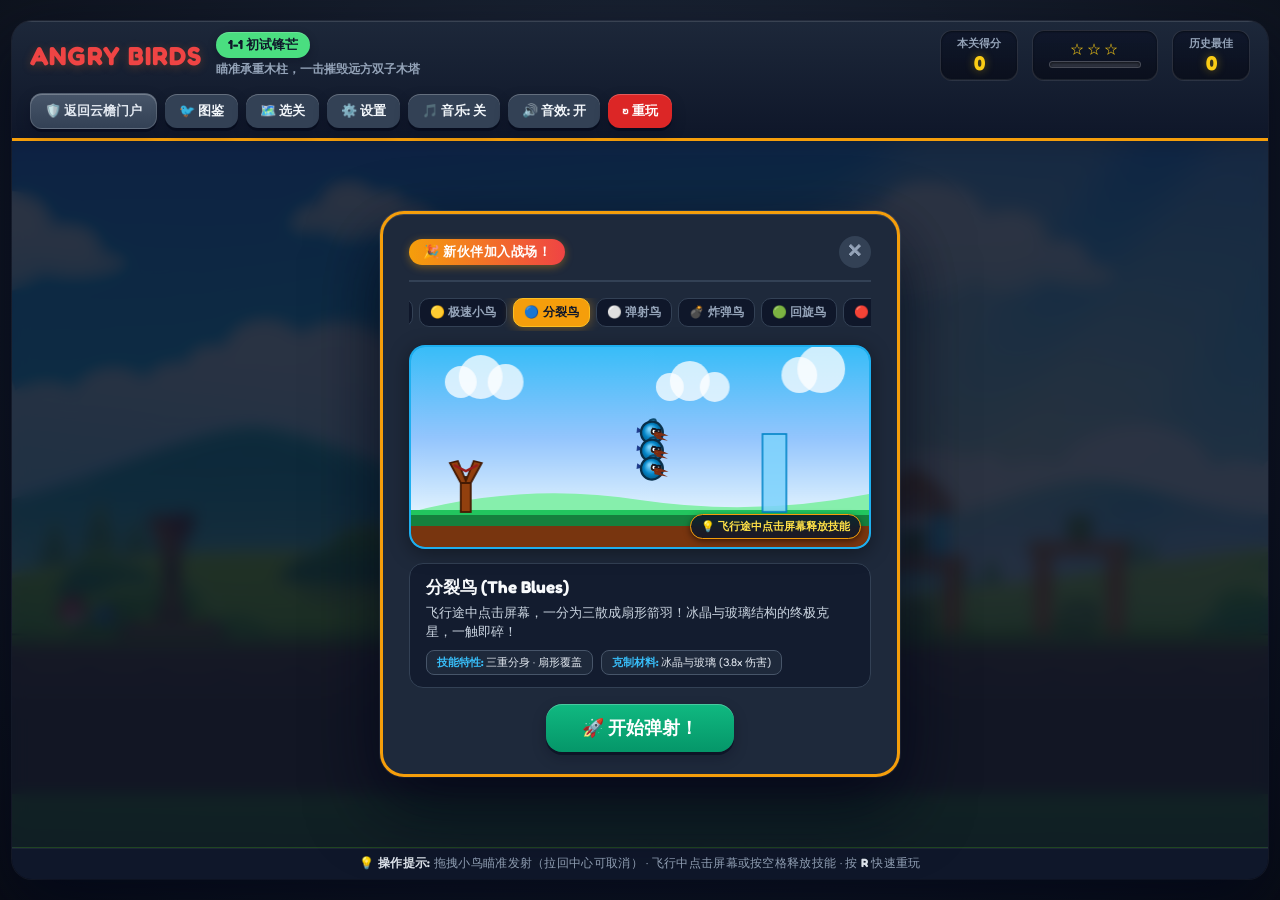
==== index.html @ 28319bd9 "feat: add destruction combo system, feather bursts, material sheen, and World 5 arcade mastery" ====
<!DOCTYPE html>
<html lang="zh-CN">
<head>
    <meta charset="UTF-8">
    <meta name="viewport" content="width=device-width, initial-scale=1.0">
    <title>Angry Birds Remastered - 经典弹弓物理对决 (超清重制版)</title>
    <link rel="stylesheet" href="style.css?v=20261108_2305">
    <link rel="preconnect" href="https://fonts.googleapis.com">
    <link rel="preconnect" href="https://fonts.gstatic.com" crossorigin>
    <link href="https://fonts.googleapis.com/css2?family=Fredoka:wght@600;700;800;900&display=swap" rel="stylesheet">
</head>
<body>
    <div class="game-container">
        <!-- Top Arcade HUD Bar -->
        <header class="header-bar">
            <div class="title-section">
                <h1 class="logo-text">ANGRY BIRDS</h1>
                <div class="level-meta">
                    <span class="level-badge" id="currentLevel">1-1 初试锋芒</span>
                    <span class="level-sub" id="levelSubtitle">瞄准承重木柱，一击摧毁双子木塔</span>
                </div>
            </div>

            <div class="scoreboard">
                <div class="score-box">
                    <span class="label">本关得分</span>
                    <span class="val" id="currentScore">0</span>
                </div>
                <div class="score-box star-progress-box" title="达到目标分数即可解锁三星评价">
                    <div class="star-row" id="hudStars">☆☆☆</div>
                    <div class="star-bar-track">
                        <div class="star-bar-fill" id="starProgressFill"></div>
                    </div>
                </div>
                <div class="score-box">
                    <span class="label">历史最佳</span>
                    <span class="val" id="highScore">0</span>
                </div>
            </div>

            <div class="controls-section">
                <a href="https://39.97.50.218:8080/" class="btn btn-nav" id="badgePortalBtn" title="返回云檐趣阁应用门户大厅">🛡️ 返回云檐门户</a>
                <button class="btn btn-secondary" id="birdBookBtn" title="小鸟图鉴与技能教学演示">🐦 图鉴</button>
                <button class="btn btn-secondary" id="levelSelectBtn">🗺️ 选关</button>
                <button class="btn btn-secondary" id="settingsBtn">⚙️ 设置</button>
                <button class="btn btn-secondary" id="bgmBtn">🎵 音乐: 关</button>
                <button class="btn btn-secondary" id="soundBtn">🔊 音效: 开</button>
                <button class="btn btn-restart" id="restartBtn">↻ 重玩</button>
            </div>
        </header>

        <!-- Canvas Viewport with Camera System -->
        <main class="canvas-wrapper">
            <canvas id="gameCanvas"></canvas>

            <div class="combo-hud-pill hidden" id="comboHudPill" aria-live="polite">
                <span class="combo-flame">🔥</span>
                <span class="combo-mult" id="comboMultText">x2</span>
                <span class="combo-label">连环破坏</span>
                <span class="combo-bonus" id="comboBonusText">+0</span>
            </div>

            <!-- Level Cleared / Level Failed Modal -->
            <div class="modal-overlay hidden" id="gameOverModal">
                <div class="modal-content">
                    <h2 id="modalTitle">LEVEL CLEARED!</h2>
                    <div class="modal-stars" id="modalStars">⭐⭐⭐</div>
                    <p id="modalDesc">本关得分: 35000</p>
                    <div class="modal-record-tag" id="modalRecordTag">💾 成绩已自动保存到本地</div>
                    <div class="modal-btn-row">
                        <button class="btn btn-secondary" id="modalRetryBtn">↻ 重玩本关</button>
                        <button class="btn btn-secondary" id="modalSelectBtn">🗺️ 选关</button>
                        <button class="btn btn-primary" id="modalBtn">下一关 ➔</button>
                    </div>
                </div>
            </div>

            <!-- Chapter & Level Selection Modal (4 Big Worlds) -->
            <div class="modal-overlay hidden" id="levelSelectModal">
                <div class="modal-content level-select-content">
                    <div class="modal-header">
                        <h2>🗺️ 关卡选择 (五大章节主题)</h2>
                        <button class="modal-close-btn" id="closeLevelSelectBtn">✕</button>
                    </div>
                    <!-- World Tabs -->
                    <div class="world-tabs" id="worldTabs">
                        <!-- Rendered dynamically -->
                    </div>
                    <div class="world-intro" id="worldIntro">
                        <span class="world-title" id="worldIntroTitle">章节名</span>
                        <span class="world-desc" id="worldIntroDesc">章节描述</span>
                    </div>
                    <div class="level-select-grid" id="levelSelectList">
                        <!-- Populated dynamically by game.js -->
                    </div>
                </div>
            </div>

            <!-- Settings Modal (Sound, Gameplay & LocalStorage Data) -->
            <div class="modal-overlay hidden" id="settingsModal">
                <div class="modal-content settings-content">
                    <div class="modal-header">
                        <h2>⚙️ 游戏设置 & 个人档案</h2>
                        <button class="modal-close-btn" id="closeSettingsBtn">✕</button>
                    </div>

                    <div class="settings-body">
                        <!-- Sound & Music -->
                        <div class="settings-group">
                            <h3 class="group-title">🔊 声音与音乐控制</h3>
                            <div class="setting-row">
                                <div class="setting-info">
                                    <span class="setting-name">游戏音效 (SFX)</span>
                                    <span class="setting-sub">击打、爆炸、弹弓与鸟叫声音</span>
                                </div>
                                <div class="setting-controls">
                                    <input type="range" class="vol-slider" id="sfxVolumeSlider" min="0" max="100" value="80">
                                    <span class="vol-num" id="sfxVolumeText">80%</span>
                                    <button class="btn-toggle active" id="sfxToggleBtn">开</button>
                                </div>
                            </div>
                            <div class="setting-row">
                                <div class="setting-info">
                                    <span class="setting-name">背景音乐 (BGM)</span>
                                    <span class="setting-sub">轻快欢脱的游戏背景旋律</span>
                                </div>
                                <div class="setting-controls">
                                    <input type="range" class="vol-slider" id="bgmVolumeSlider" min="0" max="100" value="50">
                                    <span class="vol-num" id="bgmVolumeText">50%</span>
                                    <button class="btn-toggle" id="bgmToggleBtn">关</button>
                                </div>
                            </div>
                        </div>

                        <!-- Visuals & Guides -->
                        <div class="settings-group">
                            <h3 class="group-title">🎯 辅助与视觉</h3>
                            <div class="setting-row">
                                <div class="setting-info">
                                    <span class="setting-name">弹道预测虚线</span>
                                    <span class="setting-sub">拉动弹弓时显示完整的物理抛物线轨迹</span>
                                </div>
                                <button class="btn-toggle active" id="trajectoryToggleBtn">开启</button>
                            </div>
                            <div class="setting-row">
                                <div class="setting-info">
                                    <span class="setting-name">爆炸屏幕震动</span>
                                    <span class="setting-sub">TNT爆炸与建筑倒塌时的镜头晃动特效</span>
                                </div>
                                <button class="btn-toggle active" id="screenShakeToggleBtn">开启</button>
                            </div>
                        </div>

                        <!-- LocalStorage Player Career Stats -->
                        <div class="settings-group">
                            <h3 class="group-title">🏆 本地玩家生涯数据 (LocalStorage)</h3>
                            <div class="stats-card-grid">
                                <div class="stat-card">
                                    <div class="stat-label">累计星星数</div>
                                    <div class="stat-value" id="statStarsCount">0 / 225 ⭐</div>
                                </div>
                                <div class="stat-card">
                                    <div class="stat-label">已通关数量</div>
                                    <div class="stat-value" id="statLevelsCleared">0 / 75</div>
                                </div>
                                <div class="stat-card">
                                    <div class="stat-label">历史总得分</div>
                                    <div class="stat-value" id="statTotalScore">0 分</div>
                                </div>
                                <div class="stat-card">
                                    <div class="stat-label">存档同步状态</div>
                                    <div class="stat-value" style="color: #4ade80;">本地自动保存</div>
                                </div>
                            </div>
                            <button class="btn btn-secondary" id="openTutorialFromSettingsBtn" style="margin-top: 14px; width: 100%;">🐦 查看小鸟技能教学演示</button>
                            <div class="reset-wrap">
                                <button class="btn btn-danger-outline" id="resetSaveDataBtn">⚠️ 重置本地进度与已解关卡</button>
                            </div>
                        </div>
                    </div>
                </div>
            </div>

            <!-- New Bird Encounter / Bird Codex Tutorial Modal with Live Animated Skill Demo -->
            <div class="modal-overlay hidden" id="birdTutorialModal">
                <div class="modal-content bird-tutorial-content">
                    <div class="modal-header">
                        <div class="tutorial-tag" id="tutorialTag">🎉 新伙伴加入战场！</div>
                        <button class="modal-close-btn" id="closeTutorialBtn">✕</button>
                    </div>

                    <!-- Bird Selection Tabs -->
                    <div class="tutorial-tabs" id="tutorialTabs">
                        <button class="tut-tab-btn" data-bird="red">🔴 愤怒小鸟</button>
                        <button class="tut-tab-btn active" data-bird="yellow">🟡 极速小鸟</button>
                        <button class="tut-tab-btn" data-bird="blue">🔵 分裂鸟</button>
                        <button class="tut-tab-btn" data-bird="matilda">⚪ 弹射鸟</button>
                        <button class="tut-tab-btn" data-bird="bomb">💣 炸弹鸟</button>
                        <button class="tut-tab-btn" data-bird="hal">🟢 回旋鸟</button>
                        <button class="tut-tab-btn" data-bird="terence">🔴 愤怒愤怒小鸟</button>
                    </div>

                    <!-- Live Animated Blackboard Canvas -->
                    <div class="tutorial-stage">
                        <canvas id="tutorialCanvas" width="460" height="200"></canvas>
                        <div class="tutorial-tip-badge" id="tutorialTipBadge">💡 飞行途中点击屏幕释放技能</div>
                    </div>

                    <!-- Info Box -->
                    <div class="tutorial-info">
                        <h3 id="tutorialBirdName">飞镖黄 · 极速突刺</h3>
                        <p id="tutorialBirdDesc">飞行途中点击屏幕，瞬间爆发超音速向前冲刺！木头材料的绝对克星！</p>
                        <div class="tutorial-stats-row">
                            <span class="tut-pill" id="tutSpecialty"><strong>技能特性:</strong> 超音速冲刺</span>
                            <span class="tut-pill" id="tutAffinity"><strong>克制材料:</strong> 木质结构 (3.8x 伤害)</span>
                        </div>
                    </div>

                    <div class="modal-btn-row">
                        <button class="btn btn-primary btn-large" id="confirmTutorialBtn">🚀 开始弹射！</button>
                    </div>
                </div>
            </div>
        </main>

        <!-- Bottom Clean Status Bar -->
        <footer class="footer-bar">
            <span class="hint-text">💡 <strong>操作提示:</strong> 拖拽小鸟瞄准发射（拉回中心可取消） · 飞行中点击屏幕或按空格释放技能 · 按 <strong>R</strong> 快速重玩</span>
        </footer>
    </div>

    <!-- Scripts in proper dependency order with cache busting -->
    <script src="matter.min.js?v=20261108_2305"></script>
    <script src="audio.js?v=20261108_2305"></script>
    <script src="sprites.js?v=20261108_2305"></script>
    <script src="levels.js?v=20261108_2305"></script>
    <script src="game.js?v=20261108_2305"></script>
</body>
</html>
---- style.css ----
* {
    box-sizing: border-box;
    margin: 0;
    padding: 0;
    user-select: none;
    -webkit-user-select: none;
}

body {
    background: radial-gradient(circle at 50% 30%, #1e293b 0%, #090d16 100%);
    font-family: 'Fredoka', -apple-system, BlinkMacSystemFont, "Segoe UI", Roboto, Helvetica, Arial, sans-serif;
    color: #ffffff;
    min-height: 100vh;
    display: flex;
    flex-direction: column;
    align-items: center;
    justify-content: center;
    overflow-x: hidden;
    padding: 12px;
}

.game-container {
    position: relative;
    max-width: 1280px;
    width: 100%;
    background: #020617;
    border-radius: 20px;
    box-shadow: 0 25px 60px rgba(0, 0, 0, 0.75), 0 0 0 3px rgba(255, 255, 255, 0.12);
    overflow: hidden;
    display: flex;
    flex-direction: column;
}

/* Header bar */
.header-bar {
    display: flex;
    justify-content: space-between;
    align-items: center;
    padding: 9px 18px;
    background: linear-gradient(180deg, #1e293b 0%, #0f172a 100%);
    border-bottom: 3px solid #f59e0b;
    z-index: 10;
    gap: 12px;
    flex-wrap: wrap;
}

.title-section {
    display: flex;
    align-items: center;
    gap: 14px;
}

.logo-text {
    font-size: 26px;
    font-weight: 900;
    color: #ef4444;
    text-shadow: 2px 2px 0 #fff, -1px -1px 0 #fff, 1px -1px 0 #fff, -1px 1px 0 #fff, 3px 4px 8px rgba(0,0,0,0.7);
    letter-spacing: 1px;
}

.level-meta {
    display: flex;
    flex-direction: column;
    gap: 3px;
}

.level-badge {
    background: #4ade80;
    color: #0f172a;
    font-weight: 900;
    font-size: 13px;
    padding: 4px 12px;
    border-radius: 20px;
    display: inline-block;
    box-shadow: 0 2px 4px rgba(0,0,0,0.25);
    width: fit-content;
}

.level-sub {
    font-size: 12px;
    color: #94a3b8;
    font-weight: 600;
}

.scoreboard {
    display: flex;
    gap: 14px;
}

.score-box {
    display: flex;
    flex-direction: column;
    align-items: center;
    background: rgba(15, 23, 42, 0.75);
    padding: 5px 16px;
    border-radius: 12px;
    border: 1px solid rgba(255, 255, 255, 0.12);
}

.score-box .label {
    font-size: 11px;
    color: #94a3b8;
    text-transform: uppercase;
    font-weight: 700;
}

.score-box .val {
    font-size: 20px;
    font-weight: 900;
    color: #facc15;
    text-shadow: 0 0 10px rgba(250, 204, 21, 0.4);
}

.star-progress-box {
    min-width: 112px;
    justify-content: center;
    gap: 5px;
}

.star-row {
    font-size: 14px;
    letter-spacing: 3px;
    color: #facc15;
    line-height: 1;
}

.star-bar-track {
    width: 92px;
    height: 7px;
    background: rgba(255, 255, 255, 0.14);
    border-radius: 999px;
    overflow: hidden;
    border: 1px solid rgba(255, 255, 255, 0.12);
}

.star-bar-fill {
    width: 0%;
    height: 100%;
    background: linear-gradient(90deg, #4ade80 0%, #facc15 65%, #f59e0b 100%);
    border-radius: 999px;
    transition: width 0.25s ease;
}

.controls-section {
    display: flex;
    gap: 8px;
    align-items: center;
    flex-wrap: wrap;
}

.btn {
    border: none;
    outline: none;
    cursor: pointer;
    font-family: inherit;
    font-weight: 800;
    font-size: 13px;
    padding: 8px 14px;
    border-radius: 12px;
    transition: all 0.15s ease;
    box-shadow: 0 4px 0 rgba(0, 0, 0, 0.35);
    display: inline-flex;
    align-items: center;
    gap: 4px;
}

.btn:active {
    transform: translateY(3px);
    box-shadow: 0 1px 0 rgba(0, 0, 0, 0.35);
}

.btn-secondary {
    background: #334155;
    color: #f1f5f9;
}
.btn-secondary:hover {
    background: #475569;
}
.btn-secondary.active {
    background: #0284c7;
    color: #fff;
    box-shadow: 0 0 12px #38bdf8;
}

.btn-nav {
    background: linear-gradient(180deg, #475569 0%, #334155 100%);
    color: #e2e8f0;
    text-decoration: none;
    border: 1px solid rgba(255, 255, 255, 0.15);
}
.btn-nav:hover {
    background: linear-gradient(180deg, #64748b 0%, #475569 100%);
    color: #ffffff;
    border-color: #38bdf8;
}

.btn-powerup {
    background: linear-gradient(180deg, #d97706 0%, #b45309 100%);
    color: #fef08a;
    border: 1px solid #fbbf24;
}
.btn-powerup:hover {
    background: linear-gradient(180deg, #f59e0b 0%, #d97706 100%);
}
.btn-powerup.active {
    background: linear-gradient(180deg, #fbbf24 0%, #f59e0b 100%);
    color: #0f172a;
    box-shadow: 0 0 16px #facc15, 0 4px 0 #b45309;
}

.btn-restart {
    background: #dc2626;
    color: #fff;
}
.btn-restart:hover {
    background: #b91c1c;
}

/* Canvas wrapper */
.canvas-wrapper {
    position: relative;
    width: 100%;
    aspect-ratio: 1280 / 720;
    background: linear-gradient(180deg, #38bdf8 0%, #7dd3fc 60%, #bae6fd 100%);
}

canvas {
    width: 100%;
    height: 100%;
    display: block;
    cursor: crosshair;
}

/* Bottom status bar */
.footer-bar {
    display: flex;
    justify-content: center;
    align-items: center;
    padding: 7px 20px;
    background: #0f172a;
    border-top: 1px solid #1e293b;
    font-size: 12px;
    color: #94a3b8;
    text-align: center;
}

.hint-text {
    font-size: 12px;
    color: #94a3b8;
    letter-spacing: 0.3px;
}

.hint-text strong {
    color: #e2e8f0;
}

/* Modals */
.modal-overlay {
    position: absolute;
    inset: 0;
    background: rgba(15, 23, 42, 0.88);
    backdrop-filter: blur(5px);
    display: flex;
    align-items: center;
    justify-content: center;
    z-index: 100;
    opacity: 1;
    transition: opacity 0.2s ease;
}

.modal-overlay.hidden {
    display: none;
    opacity: 0;
}

.modal-content {
    background: #1e293b;
    border: 3px solid #f59e0b;
    border-radius: 24px;
    padding: 30px 36px;
    text-align: center;
    box-shadow: 0 25px 50px rgba(0,0,0,0.85);
    max-width: 480px;
    width: 92%;
    animation: popIn 0.3s cubic-bezier(0.175, 0.885, 0.32, 1.275);
    position: relative;
}

.modal-header {
    display: flex;
    justify-content: space-between;
    align-items: center;
    border-bottom: 2px solid #334155;
    padding-bottom: 12px;
    margin-bottom: 16px;
}

.modal-header h2 {
    font-size: 22px;
    font-weight: 800;
    color: #facc15;
    margin: 0;
    letter-spacing: 0.5px;
}

.modal-close-btn {
    background: #334155;
    color: #94a3b8;
    border: none;
    border-radius: 50%;
    width: 32px;
    height: 32px;
    display: flex;
    align-items: center;
    justify-content: center;
    font-size: 16px;
    cursor: pointer;
    font-weight: 900;
    transition: all 0.15s ease;
}
.modal-close-btn:hover {
    background: #ef4444;
    color: #fff;
}

.modal-record-tag {
    display: inline-block;
    background: rgba(74, 222, 128, 0.15);
    color: #4ade80;
    border: 1px solid rgba(74, 222, 128, 0.35);
    font-size: 12px;
    font-weight: 700;
    padding: 4px 12px;
    border-radius: 20px;
    margin-bottom: 20px;
}

.modal-btn-row {
    display: flex;
    gap: 10px;
    justify-content: center;
    flex-wrap: wrap;
}

/* Chapter & Level Select */
.level-select-content {
    max-width: 860px;
    padding: 24px 30px;
    text-align: left;
}

.world-tabs {
    display: flex;
    gap: 8px;
    overflow-x: auto;
    padding-bottom: 10px;
    margin-bottom: 12px;
    scrollbar-width: thin;
}

.world-tab-btn {
    background: #0f172a;
    border: 2px solid #334155;
    border-radius: 12px;
    padding: 8px 14px;
    color: #94a3b8;
    font-family: inherit;
    font-size: 13px;
    font-weight: 700;
    cursor: pointer;
    display: flex;
    flex-direction: column;
    gap: 2px;
    white-space: nowrap;
    transition: all 0.15s ease;
}

.world-tab-btn:hover {
    border-color: #facc15;
    color: #f8fafc;
}

.world-tab-btn.active {
    border-color: #facc15;
    background: #1e293b;
    color: #facc15;
    box-shadow: 0 4px 12px rgba(250, 204, 21, 0.18);
}

.world-tab-btn .tab-stars {
    font-size: 11px;
    color: #cbd5e1;
}

.world-intro {
    background: #0f172a;
    border-radius: 10px;
    padding: 8px 14px;
    margin-bottom: 14px;
    display: flex;
    justify-content: space-between;
    align-items: center;
    border-left: 4px solid #facc15;
}

.world-title {
    font-weight: 800;
    color: #f1f5f9;
    font-size: 14px;
}

.world-desc {
    color: #94a3b8;
    font-size: 12px;
}

.level-select-grid {
    display: grid;
    grid-template-columns: repeat(auto-fill, minmax(240px, 1fr));
    gap: 12px;
    max-height: 400px;
    overflow-y: auto;
    padding-right: 6px;
}

.level-select-card {
    background: #0f172a;
    border: 2px solid #334155;
    border-radius: 14px;
    padding: 12px 14px;
    cursor: pointer;
    transition: all 0.18s ease;
    display: flex;
    flex-direction: column;
    justify-content: space-between;
}

.level-select-card:hover {
    border-color: #facc15;
    transform: translateY(-2px);
    box-shadow: 0 6px 14px rgba(0,0,0,0.4);
}

.level-select-card.current {
    border-color: #4ade80;
    background: rgba(74, 222, 128, 0.08);
}

.level-select-card.locked {
    opacity: 0.45;
    cursor: not-allowed;
    border-color: #1e293b;
    background: #090d16;
}
.level-select-card.locked:hover {
    border-color: #334155;
    transform: none;
    box-shadow: none;
}

.lvl-head {
    display: flex;
    justify-content: space-between;
    align-items: center;
    margin-bottom: 6px;
}

.lvl-num {
    font-size: 12px;
    font-weight: 800;
    color: #0f172a;
    padding: 2px 8px;
    border-radius: 10px;
}

.lvl-stars {
    font-size: 14px;
    color: #facc15;
}

.lvl-desc {
    font-size: 11px;
    color: #94a3b8;
    line-height: 1.4;
    margin-bottom: 8px;
}

.lvl-score {
    font-size: 11px;
    font-weight: 700;
    color: #38bdf8;
    display: flex;
    justify-content: space-between;
}

.lvl-lock-hint {
    font-size: 11px;
    color: #ef4444;
    font-weight: 700;
}

/* Settings Modal */
.settings-content {
    max-width: 620px;
    padding: 24px 30px;
    text-align: left;
}

.settings-body {
    display: flex;
    flex-direction: column;
    gap: 18px;
    max-height: 480px;
    overflow-y: auto;
    padding-right: 6px;
}

.settings-group {
    background: #0f172a;
    border: 1px solid #334155;
    border-radius: 14px;
    padding: 14px 18px;
}

.group-title {
    font-size: 14px;
    font-weight: 800;
    color: #facc15;
    margin-bottom: 12px;
}

.setting-row {
    display: flex;
    justify-content: space-between;
    align-items: center;
    padding: 8px 0;
    border-bottom: 1px solid #1e293b;
}
.setting-row:last-child {
    border-bottom: none;
}

.setting-info {
    display: flex;
    flex-direction: column;
    gap: 2px;
}

.setting-name {
    font-size: 13px;
    font-weight: 700;
    color: #f1f5f9;
}

.setting-sub {
    font-size: 11px;
    color: #94a3b8;
}

.setting-controls {
    display: flex;
    align-items: center;
    gap: 10px;
}

.vol-slider {
    width: 110px;
    accent-color: #f59e0b;
    cursor: pointer;
}

.vol-num {
    font-size: 12px;
    font-weight: 800;
    color: #38bdf8;
    min-width: 38px;
    text-align: right;
}

.btn-toggle {
    background: #334155;
    color: #94a3b8;
    border: none;
    border-radius: 8px;
    padding: 5px 12px;
    font-family: inherit;
    font-size: 12px;
    font-weight: 800;
    cursor: pointer;
    transition: all 0.15s ease;
}

.btn-toggle.active {
    background: #10b981;
    color: #ffffff;
    box-shadow: 0 0 10px rgba(16, 185, 129, 0.4);
}

.stats-card-grid {
    display: grid;
    grid-template-columns: repeat(2, 1fr);
    gap: 10px;
    margin-bottom: 14px;
}

.stat-card {
    background: #1e293b;
    border-radius: 10px;
    padding: 10px 14px;
    border: 1px solid #334155;
}

.stat-label {
    font-size: 11px;
    color: #94a3b8;
    margin-bottom: 4px;
}

.stat-value {
    font-size: 15px;
    font-weight: 800;
    color: #facc15;
}

.reset-wrap {
    display: flex;
    justify-content: flex-end;
}

.btn-danger-outline {
    background: transparent;
    border: 1px solid #ef4444;
    color: #ef4444;
    padding: 6px 14px;
    border-radius: 8px;
    font-family: inherit;
    font-size: 12px;
    font-weight: 700;
    cursor: pointer;
    transition: all 0.15s ease;
}

.btn-danger-outline:hover {
    background: #ef4444;
    color: #fff;
}

@keyframes popIn {
    0% { transform: scale(0.85); opacity: 0; }
    100% { transform: scale(1); opacity: 1; }
}

.modal-content h2 {
    font-size: 30px;
    font-weight: 900;
    margin-bottom: 10px;
    letter-spacing: 1px;
}

.modal-stars {
    font-size: 46px;
    margin-bottom: 12px;
    letter-spacing: 8px;
    color: #facc15;
}

.modal-content p {
    font-size: 15px;
    color: #cbd5e1;
    margin-bottom: 20px;
}

.btn-primary {
    background: linear-gradient(180deg, #10b981 0%, #059669 100%);
    color: #fff;
    font-size: 16px;
    padding: 10px 28px;
    border-radius: 14px;
    border: none;
    cursor: pointer;
    font-weight: 800;
    box-shadow: 0 4px 0 #047857;
    transition: all 0.15s ease;
}

.btn-primary:hover {
    background: linear-gradient(180deg, #34d399 0%, #10b981 100%);
}

.btn-primary:active {
    transform: translateY(3px);
    box-shadow: 0 1px 0 #047857;
}

/* =========================================================================
   BIRD ENCOUNTER TUTORIAL MODAL (Blackboard Cartoon Aesthetic)
   ========================================================================= */
.bird-tutorial-content {
    max-width: 520px;
    padding: 22px 26px;
    background: #1e293b;
    border: 3px solid #f59e0b;
    border-radius: 24px;
    box-shadow: 0 25px 60px rgba(0,0,0,0.9);
}

.tutorial-tag {
    background: linear-gradient(90deg, #f59e0b, #ef4444);
    color: #fff;
    padding: 4px 14px;
    border-radius: 20px;
    font-size: 13px;
    font-weight: 800;
    box-shadow: 0 2px 8px rgba(245, 158, 11, 0.4);
    letter-spacing: 0.5px;
}

.tutorial-tabs {
    display: flex;
    gap: 6px;
    overflow-x: auto;
    margin: 12px 0 14px;
    padding-bottom: 4px;
    justify-content: center;
}

.tut-tab-btn {
    background: #0f172a;
    border: 1px solid #334155;
    border-radius: 10px;
    color: #94a3b8;
    font-size: 12px;
    font-weight: 700;
    padding: 5px 10px;
    cursor: pointer;
    transition: all 0.15s ease;
    white-space: nowrap;
}

.tut-tab-btn:hover {
    border-color: #64748b;
    color: #f8fafc;
}

.tut-tab-btn.active {
    background: #f59e0b;
    border-color: #fbbf24;
    color: #0f172a;
    font-weight: 900;
    box-shadow: 0 0 12px rgba(245, 158, 11, 0.45);
}

.tutorial-stage {
    position: relative;
    width: 100%;
    border-radius: 16px;
    overflow: hidden;
    border: 2px solid rgba(56, 189, 248, 0.4);
    background: #0ea5e9;
    margin-bottom: 14px;
    box-shadow: 0 4px 20px rgba(0,0,0,0.4), inset 0 0 12px rgba(255,255,255,0.1);
}

#tutorialCanvas {
    display: block;
    width: 100%;
    height: auto;
    border-radius: 14px;
}

.tutorial-tip-badge {
    position: absolute;
    bottom: 8px;
    right: 8px;
    background: rgba(15, 23, 42, 0.88);
    border: 1px solid #f59e0b;
    color: #fde047;
    padding: 4px 10px;
    border-radius: 20px;
    font-size: 11px;
    font-weight: 800;
    backdrop-filter: blur(4px);
    box-shadow: 0 2px 6px rgba(0,0,0,0.5);
}

.tutorial-info {
    text-align: left;
    background: rgba(15, 23, 42, 0.7);
    border: 1px solid #334155;
    border-radius: 14px;
    padding: 12px 16px;
    margin-bottom: 16px;
}

.tutorial-info h3 {
    font-size: 17px;
    font-weight: 900;
    color: #f8fafc;
    margin-bottom: 4px;
}

.tutorial-info p {
    font-size: 13px;
    color: #cbd5e1;
    line-height: 1.5;
    margin-bottom: 8px;
}

.tutorial-stats-row {
    display: flex;
    gap: 8px;
    flex-wrap: wrap;
}

.tut-pill {
    background: #1e293b;
    border: 1px solid #475569;
    border-radius: 8px;
    padding: 4px 10px;
    font-size: 11px;
    color: #e2e8f0;
}

.tut-pill strong {
    color: #38bdf8;
}

.btn-large {
    font-size: 18px;
    padding: 12px 36px;
    border-radius: 16px;
}

/* =========================================================
   Refined Arcade Surface Craft, Specular HUD & Modal Polish
   ========================================================= */

@keyframes ab-modal-fade {
    from { opacity: 0; }
    to { opacity: 1; }
}

@keyframes ab-modal-pop {
    from { opacity: 0; transform: translateY(10px) scale(0.965); }
    to { opacity: 1; transform: translateY(0) scale(1); }
}

@keyframes ab-bar-shimmer {
    0% { background-position: 0% 50%; }
    100% { background-position: 200% 50%; }
}

.game-container {
    box-shadow:
        0 26px 64px rgba(2, 6, 23, 0.72),
        0 0 0 1px rgba(148, 163, 184, 0.14),
        inset 0 1px 0 rgba(255, 255, 255, 0.1);
}

.header-bar {
    position: relative;
    background: linear-gradient(180deg, rgba(30, 41, 59, 0.96) 0%, rgba(15, 23, 42, 0.96) 100%);
    box-shadow:
        inset 0 1px 0 rgba(255, 255, 255, 0.12),
        0 4px 16px rgba(2, 6, 23, 0.35);
}

.logo-text {
    text-shadow: 0 2px 10px rgba(249, 115, 22, 0.25);
}

.level-badge {
    background: linear-gradient(180deg, rgba(51, 65, 85, 0.85) 0%, rgba(30, 41, 59, 0.92) 100%);
    box-shadow:
        inset 0 1px 0 rgba(255, 255, 255, 0.16),
        0 3px 8px rgba(2, 6, 23, 0.28);
}

.score-box {
    font-variant-numeric: tabular-nums;
    background: linear-gradient(180deg, rgba(15, 23, 42, 0.92) 0%, rgba(10, 15, 28, 0.96) 100%);
    box-shadow:
        inset 0 1px 2px rgba(0, 0, 0, 0.45),
        inset 0 -1px 0 rgba(255, 255, 255, 0.08);
}

.star-progress-box {
    font-variant-numeric: tabular-nums;
}

.star-bar-track {
    box-shadow: inset 0 1px 3px rgba(0, 0, 0, 0.65);
}

.star-bar-fill {
    background-size: 200% 100%;
    animation: ab-bar-shimmer 3.2s linear infinite;
    box-shadow: 0 0 10px rgba(250, 204, 21, 0.45);
}

.btn {
    position: relative;
    overflow: hidden;
    box-shadow:
        inset 0 1px 0 rgba(255, 255, 255, 0.24),
        0 3px 0 rgba(2, 6, 23, 0.45),
        0 6px 14px rgba(2, 6, 23, 0.25);
    transition: transform 0.14s cubic-bezier(0.22, 1, 0.36, 1), filter 0.14s ease, box-shadow 0.14s ease;
}

.btn:hover:not(:disabled) {
    filter: brightness(1.08);
    transform: translateY(-1px);
    box-shadow:
        inset 0 1px 0 rgba(255, 255, 255, 0.32),
        0 4px 0 rgba(2, 6, 23, 0.48),
        0 10px 20px rgba(2, 6, 23, 0.32);
}

.btn:active:not(:disabled) {
    transform: translateY(1.5px);
    box-shadow:
        inset 0 1px 2px rgba(0, 0, 0, 0.25),
        0 1px 0 rgba(2, 6, 23, 0.45);
}

.canvas-wrapper {
    box-shadow:
        inset 0 0 32px rgba(2, 6, 23, 0.35),
        0 0 0 1px rgba(255, 255, 255, 0.05);
}

.footer-bar {
    box-shadow: inset 0 1px 0 rgba(255, 255, 255, 0.06);
}

.modal-overlay {
    backdrop-filter: blur(8px) saturate(135%);
    animation: ab-modal-fade 0.18s ease-out;
}

.modal-content {
    box-shadow:
        0 28px 70px rgba(2, 6, 23, 0.8),
        0 0 0 1px rgba(148, 163, 184, 0.2),
        inset 0 1px 0 rgba(255, 255, 255, 0.14);
    animation: ab-modal-pop 0.22s cubic-bezier(0.22, 1, 0.36, 1);
}

.world-tab-btn {
    transition: transform 0.15s ease, background-color 0.15s ease, border-color 0.15s ease, box-shadow 0.15s ease;
}

.world-tab-btn:hover {
    transform: translateY(-1px);
}

.level-select-card {
    box-shadow:
        inset 0 1px 0 rgba(255, 255, 255, 0.08),
        0 4px 12px rgba(2, 6, 23, 0.28);
    transition: transform 0.18s cubic-bezier(0.22, 1, 0.36, 1), border-color 0.18s ease, box-shadow 0.18s ease;
}

.level-select-card:not(.locked):hover {
    transform: translateY(-3px);
    box-shadow:
        inset 0 1px 0 rgba(255, 255, 255, 0.16),
        0 12px 24px rgba(2, 6, 23, 0.42),
        0 0 0 1px rgba(250, 204, 21, 0.35);
}

.modal-stars {
    filter: drop-shadow(0 4px 12px rgba(250, 204, 21, 0.4));
}

.level-select-grid::-webkit-scrollbar,
.settings-body::-webkit-scrollbar {
    width: 8px;
}

.level-select-grid::-webkit-scrollbar-thumb,
.settings-body::-webkit-scrollbar-thumb {
    background: rgba(148, 163, 184, 0.32);
    border-radius: 999px;
}

.level-select-grid::-webkit-scrollbar-track,
.settings-body::-webkit-scrollbar-track {
    background: transparent;
}

/* Live Destruction Combo Pill */
.combo-hud-pill {
    position: absolute;
    top: 14px;
    right: 16px;
    z-index: 6;
    display: inline-flex;
    align-items: center;
    gap: 8px;
    padding: 7px 14px;
    border-radius: 999px;
    background: linear-gradient(135deg, rgba(15, 23, 42, 0.92), rgba(127, 29, 29, 0.92));
    border: 1.5px solid rgba(250, 204, 21, 0.8);
    box-shadow: 0 8px 24px rgba(0, 0, 0, 0.45), 0 0 18px rgba(249, 115, 22, 0.42);
    color: #fef08a;
    font-weight: 900;
    pointer-events: none;
    transition: transform 0.16s cubic-bezier(0.22, 1, 0.36, 1), opacity 0.2s ease;
}

.combo-hud-pill.hidden {
    opacity: 0;
    transform: translateY(-8px) scale(0.92);
    display: inline-flex;
}

.combo-hud-pill.pop {
    transform: scale(1.1);
}

.combo-mult {
    font-size: 18px;
    color: #fde047;
    text-shadow: 0 2px 6px rgba(0, 0, 0, 0.6);
}

.combo-label {
    font-size: 12px;
    color: #fed7aa;
    letter-spacing: 0.4px;
}

.combo-bonus {
    font-size: 13px;
    padding: 2px 8px;
    border-radius: 999px;
    background: rgba(250, 204, 21, 0.18);
    color: #fef08a;
}
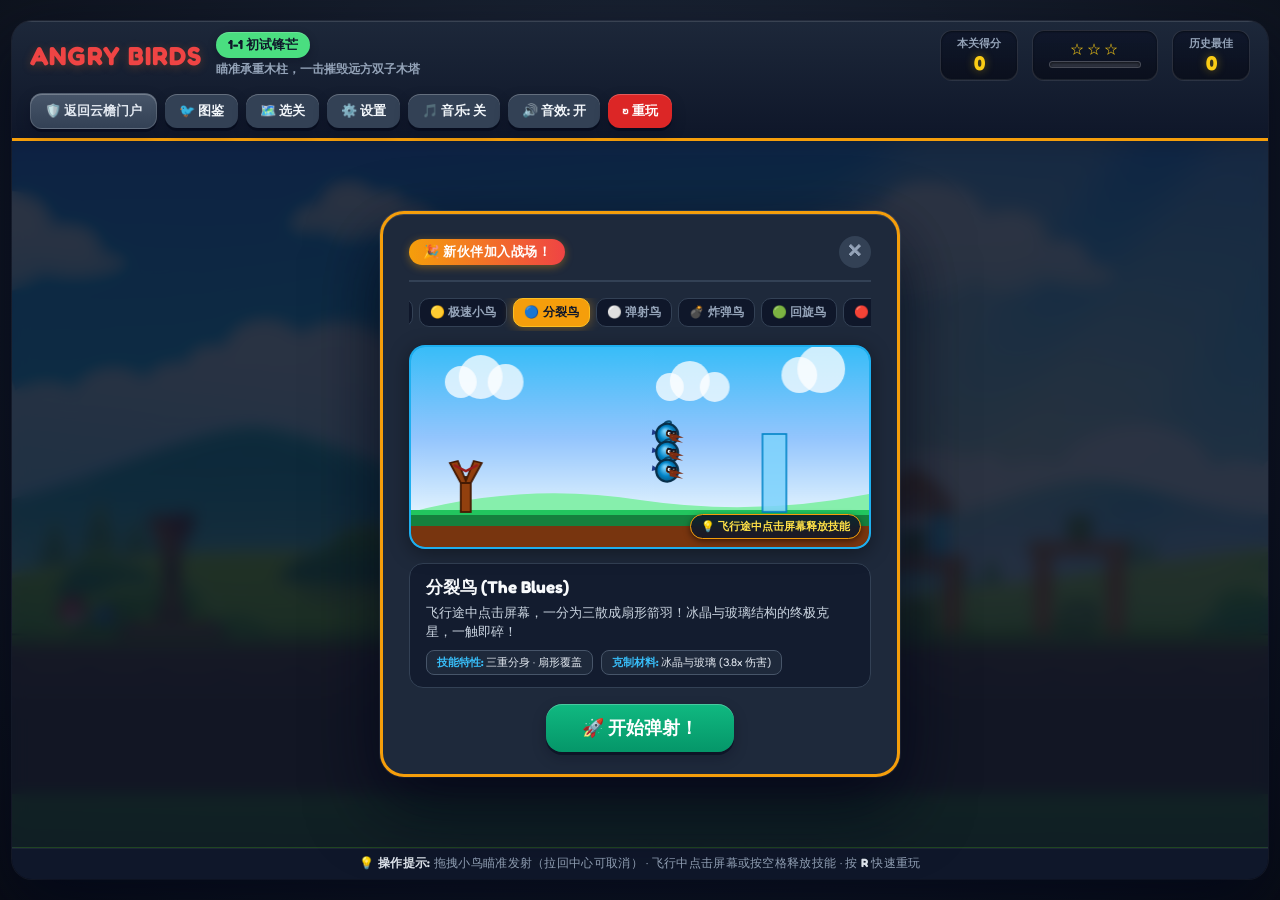
==== commit 5fb7243f: "chore(cache): bump static asset cache-busting query version to 20261115_1210" ====
--- a/index.html
+++ b/index.html
@@ -4,7 +4,7 @@
     <meta charset="UTF-8">
     <meta name="viewport" content="width=device-width, initial-scale=1.0">
     <title>Angry Birds Remastered - 经典弹弓物理对决 (超清重制版)</title>
-    <link rel="stylesheet" href="style.css?v=20261108_2305">
+    <link rel="stylesheet" href="style.css?v=20261115_1210">
     <link rel="preconnect" href="https://fonts.googleapis.com">
     <link rel="preconnect" href="https://fonts.gstatic.com" crossorigin>
     <link href="https://fonts.googleapis.com/css2?family=Fredoka:wght@600;700;800;900&display=swap" rel="stylesheet">
@@ -230,10 +230,10 @@
     </div>
 
     <!-- Scripts in proper dependency order with cache busting -->
-    <script src="matter.min.js?v=20261108_2305"></script>
-    <script src="audio.js?v=20261108_2305"></script>
-    <script src="sprites.js?v=20261108_2305"></script>
-    <script src="levels.js?v=20261108_2305"></script>
-    <script src="game.js?v=20261108_2305"></script>
+    <script src="matter.min.js?v=20261115_1210"></script>
+    <script src="audio.js?v=20261115_1210"></script>
+    <script src="sprites.js?v=20261115_1210"></script>
+    <script src="levels.js?v=20261115_1210"></script>
+    <script src="game.js?v=20261115_1210"></script>
 </body>
 </html>
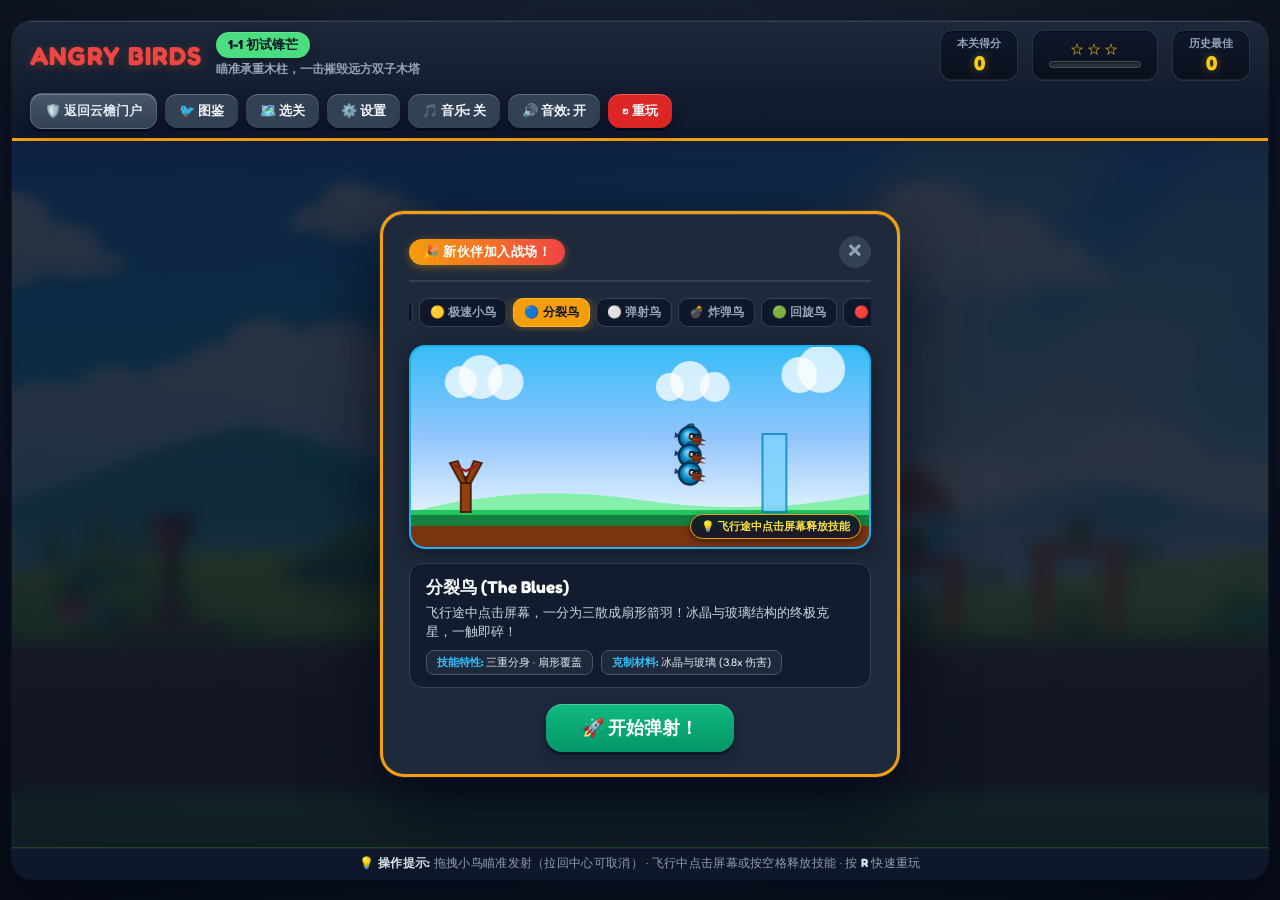
==== commit f94a3ebe: "feat(ui,fx): arcade portal motion polish, tactile modal bounce & star pop" ====
--- a/index.html
+++ b/index.html
@@ -4,7 +4,7 @@
     <meta charset="UTF-8">
     <meta name="viewport" content="width=device-width, initial-scale=1.0">
     <title>Angry Birds Remastered - 经典弹弓物理对决 (超清重制版)</title>
-    <link rel="stylesheet" href="style.css?v=20261115_1210">
+    <link rel="stylesheet" href="style.css?v=20261115_2215">
     <link rel="preconnect" href="https://fonts.googleapis.com">
     <link rel="preconnect" href="https://fonts.gstatic.com" crossorigin>
     <link href="https://fonts.googleapis.com/css2?family=Fredoka:wght@600;700;800;900&display=swap" rel="stylesheet">
--- a/style.css
+++ b/style.css
@@ -646,8 +646,15 @@
 }
 
 @keyframes popIn {
-    0% { transform: scale(0.85); opacity: 0; }
+    0% { transform: scale(0.84); opacity: 0; }
+    68% { transform: scale(1.03); opacity: 1; }
     100% { transform: scale(1); opacity: 1; }
+}
+
+@keyframes abStarBounce {
+    0% { transform: scale(0.55) translateY(6px); opacity: 0; }
+    65% { transform: scale(1.12) translateY(-2px); opacity: 1; }
+    100% { transform: scale(1) translateY(0); opacity: 1; }
 }
 
 .modal-content h2 {
@@ -662,6 +669,14 @@
     margin-bottom: 12px;
     letter-spacing: 8px;
     color: #facc15;
+    animation: abStarBounce 0.48s cubic-bezier(0.34, 1.56, 0.64, 1) 0.1s both;
+}
+
+@media (prefers-reduced-motion: reduce) {
+    .modal-stars,
+    .modal-content {
+        animation: none !important;
+    }
 }
 
 .modal-content p {
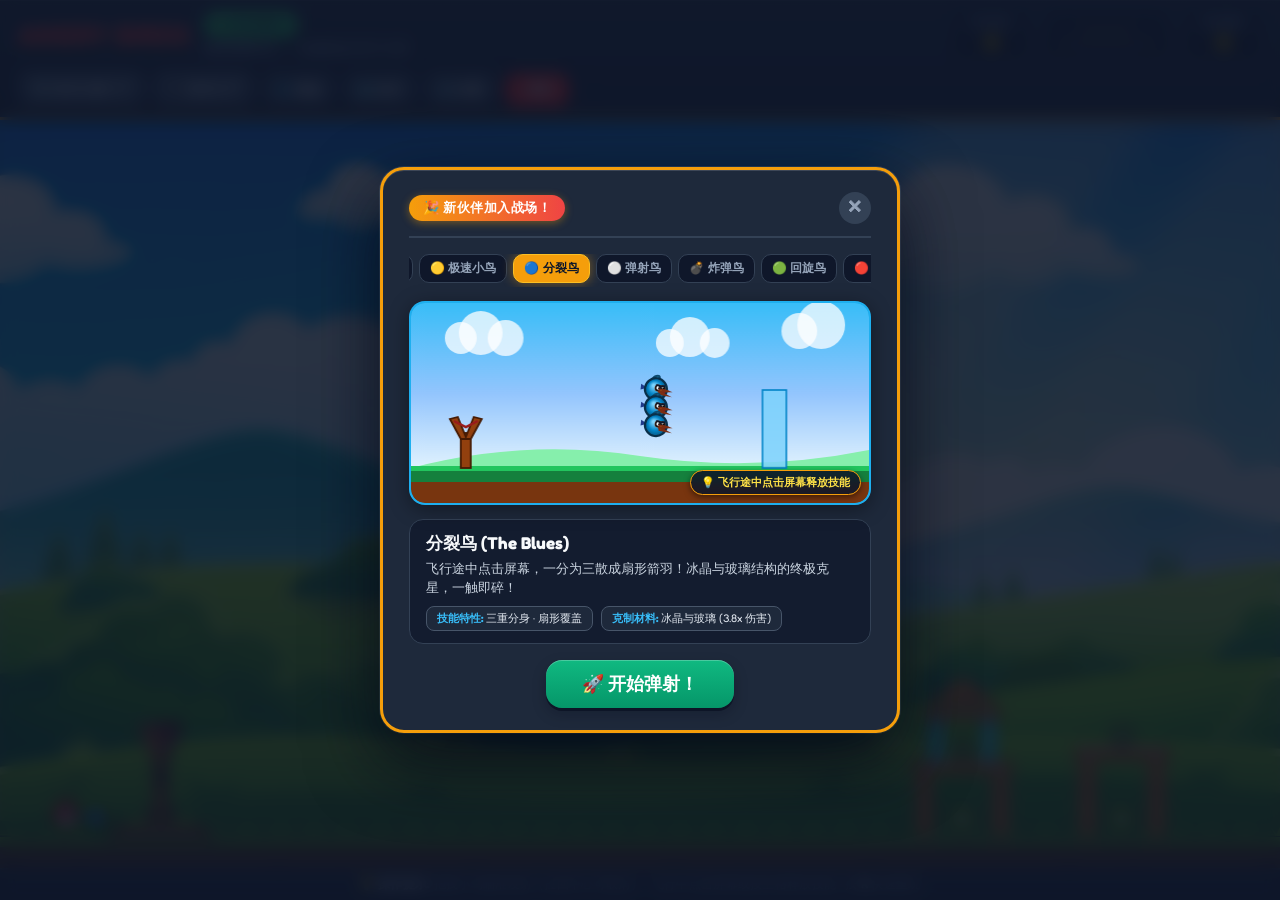
==== commit 310e16a1: "feat: responsive fullscreen Angry Birds harder balance + replace ricochet with Dragon Sweeper" ====
--- a/index.html
+++ b/index.html
@@ -4,7 +4,7 @@
     <meta charset="UTF-8">
     <meta name="viewport" content="width=device-width, initial-scale=1.0">
     <title>Angry Birds Remastered - 经典弹弓物理对决 (超清重制版)</title>
-    <link rel="stylesheet" href="style.css?v=20261115_2215">
+    <link rel="stylesheet" href="style.css?v=20261117_1535">
     <link rel="preconnect" href="https://fonts.googleapis.com">
     <link rel="preconnect" href="https://fonts.gstatic.com" crossorigin>
     <link href="https://fonts.googleapis.com/css2?family=Fredoka:wght@600;700;800;900&display=swap" rel="stylesheet">
@@ -40,11 +40,10 @@
 
             <div class="controls-section">
                 <a href="https://39.97.50.218:8080/" class="btn btn-nav" id="badgePortalBtn" title="返回云檐趣阁应用门户大厅">🛡️ 返回云檐门户</a>
+                <a href="./arcade/" class="btn btn-nav" id="arcadeLobbyBtn" title="前往云栖小游戏游乐场大厅">🎮 游戏大厅</a>
                 <button class="btn btn-secondary" id="birdBookBtn" title="小鸟图鉴与技能教学演示">🐦 图鉴</button>
                 <button class="btn btn-secondary" id="levelSelectBtn">🗺️ 选关</button>
-                <button class="btn btn-secondary" id="settingsBtn">⚙️ 设置</button>
-                <button class="btn btn-secondary" id="bgmBtn">🎵 音乐: 关</button>
-                <button class="btn btn-secondary" id="soundBtn">🔊 音效: 开</button>
+                <button class="btn btn-secondary" id="settingsBtn" title="音效、背景音乐与显示设置">⚙️ 设置</button>
                 <button class="btn btn-restart" id="restartBtn">↻ 重玩</button>
             </div>
         </header>
@@ -230,10 +229,10 @@
     </div>
 
     <!-- Scripts in proper dependency order with cache busting -->
-    <script src="matter.min.js?v=20261115_1210"></script>
-    <script src="audio.js?v=20261115_1210"></script>
-    <script src="sprites.js?v=20261115_1210"></script>
-    <script src="levels.js?v=20261115_1210"></script>
-    <script src="game.js?v=20261115_1210"></script>
+    <script src="matter.min.js?v=20261117_1535"></script>
+    <script src="audio.js?v=20261117_1535"></script>
+    <script src="sprites.js?v=20261117_1535"></script>
+    <script src="levels.js?v=20261117_1535"></script>
+    <script src="game.js?v=20261117_1535"></script>
 </body>
 </html>
--- a/style.css
+++ b/style.css
@@ -11,21 +11,24 @@
     font-family: 'Fredoka', -apple-system, BlinkMacSystemFont, "Segoe UI", Roboto, Helvetica, Arial, sans-serif;
     color: #ffffff;
     min-height: 100vh;
+    width: 100%;
     display: flex;
     flex-direction: column;
-    align-items: center;
-    justify-content: center;
-    overflow-x: hidden;
-    padding: 12px;
+    align-items: stretch;
+    justify-content: flex-start;
+    overflow: hidden;
+    padding: 0;
 }
 
 .game-container {
     position: relative;
-    max-width: 1280px;
     width: 100%;
+    max-width: none;
+    height: 100vh;
+    height: 100dvh;
     background: #020617;
-    border-radius: 20px;
-    box-shadow: 0 25px 60px rgba(0, 0, 0, 0.75), 0 0 0 3px rgba(255, 255, 255, 0.12);
+    border-radius: 0;
+    box-shadow: none;
     overflow: hidden;
     display: flex;
     flex-direction: column;
@@ -219,8 +222,10 @@
 /* Canvas wrapper */
 .canvas-wrapper {
     position: relative;
+    flex: 1 1 auto;
     width: 100%;
-    aspect-ratio: 1280 / 720;
+    min-height: 220px;
+    overflow: hidden;
     background: linear-gradient(180deg, #38bdf8 0%, #7dd3fc 60%, #bae6fd 100%);
 }
 
@@ -231,6 +236,36 @@
     cursor: crosshair;
 }
 
+@media (max-width: 1040px), (max-height: 620px) {
+    .header-bar {
+        padding: 6px 12px;
+        gap: 8px;
+    }
+    .logo-text {
+        font-size: 20px;
+    }
+    .level-sub {
+        display: none;
+    }
+    .scoreboard {
+        gap: 8px;
+    }
+    .score-box {
+        padding: 3px 10px;
+    }
+    .score-box .val {
+        font-size: 16px;
+    }
+    .btn {
+        padding: 6px 10px;
+        font-size: 12px;
+    }
+    .footer-bar {
+        padding: 4px 12px;
+        font-size: 11px;
+    }
+}
+
 /* Bottom status bar */
 .footer-bar {
     display: flex;
@@ -256,8 +291,9 @@
 
 /* Modals */
 .modal-overlay {
-    position: absolute;
+    position: fixed;
     inset: 0;
+    padding: 14px;
     background: rgba(15, 23, 42, 0.88);
     backdrop-filter: blur(5px);
     display: flex;
@@ -277,11 +313,13 @@
     background: #1e293b;
     border: 3px solid #f59e0b;
     border-radius: 24px;
-    padding: 30px 36px;
+    padding: 26px 32px;
     text-align: center;
     box-shadow: 0 25px 50px rgba(0,0,0,0.85);
     max-width: 480px;
     width: 92%;
+    max-height: 90vh;
+    overflow-y: auto;
     animation: popIn 0.3s cubic-bezier(0.175, 0.885, 0.32, 1.275);
     position: relative;
 }
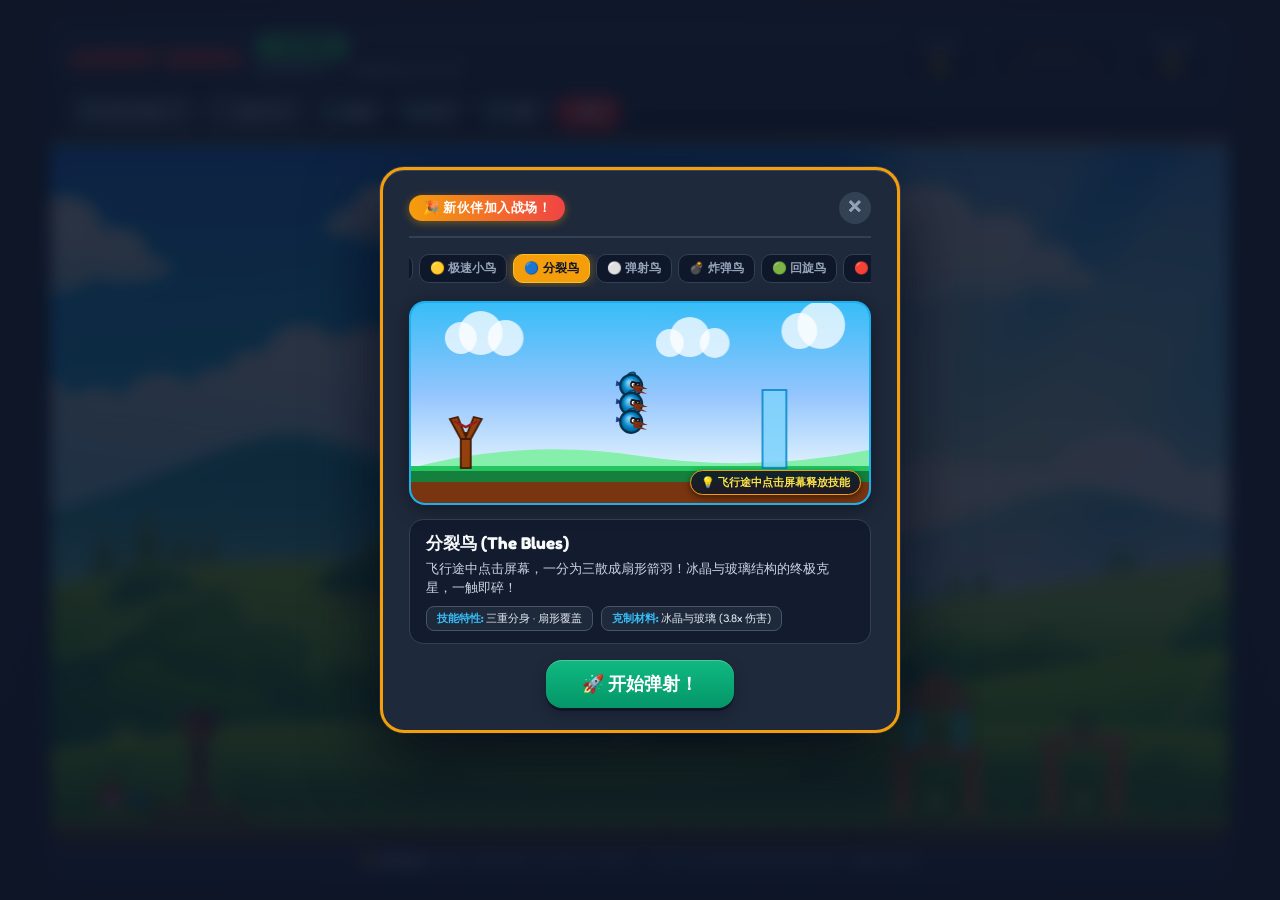
==== commit 64e52b54: "style: refine Angry Birds container to 84vw desktop scaling smoothly to 100% on compact viewports" ====
--- a/index.html
+++ b/index.html
@@ -4,7 +4,7 @@
     <meta charset="UTF-8">
     <meta name="viewport" content="width=device-width, initial-scale=1.0">
     <title>Angry Birds Remastered - 经典弹弓物理对决 (超清重制版)</title>
-    <link rel="stylesheet" href="style.css?v=20261117_1535">
+    <link rel="stylesheet" href="style.css?v=20261117_1550">
     <link rel="preconnect" href="https://fonts.googleapis.com">
     <link rel="preconnect" href="https://fonts.gstatic.com" crossorigin>
     <link href="https://fonts.googleapis.com/css2?family=Fredoka:wght@600;700;800;900&display=swap" rel="stylesheet">
--- a/style.css
+++ b/style.css
@@ -10,28 +10,56 @@
     background: radial-gradient(circle at 50% 30%, #1e293b 0%, #090d16 100%);
     font-family: 'Fredoka', -apple-system, BlinkMacSystemFont, "Segoe UI", Roboto, Helvetica, Arial, sans-serif;
     color: #ffffff;
-    min-height: 100vh;
+    height: 100vh;
+    height: 100dvh;
     width: 100%;
     display: flex;
     flex-direction: column;
-    align-items: stretch;
-    justify-content: flex-start;
+    align-items: center;
+    justify-content: center;
     overflow: hidden;
-    padding: 0;
+    padding: 12px;
 }
 
 .game-container {
     position: relative;
-    width: 100%;
-    max-width: none;
-    height: 100vh;
-    height: 100dvh;
+    width: 84vw;
+    max-width: 1760px;
+    height: 92vh;
+    height: 92dvh;
     background: #020617;
-    border-radius: 0;
-    box-shadow: none;
+    border-radius: 20px;
+    box-shadow: 0 25px 60px rgba(0, 0, 0, 0.75), 0 0 0 3px rgba(255, 255, 255, 0.12);
     overflow: hidden;
     display: flex;
     flex-direction: column;
+    transition: width 0.2s ease, height 0.2s ease, border-radius 0.2s ease;
+}
+
+@media (max-width: 1320px) {
+    body {
+        padding: 6px;
+    }
+    .game-container {
+        width: 92vw;
+        height: 95vh;
+        height: 95dvh;
+        border-radius: 14px;
+    }
+}
+
+@media (max-width: 1120px), (max-height: 660px) {
+    body {
+        padding: 0;
+    }
+    .game-container {
+        width: 100%;
+        max-width: none;
+        height: 100vh;
+        height: 100dvh;
+        border-radius: 0;
+        box-shadow: none;
+    }
 }
 
 /* Header bar */
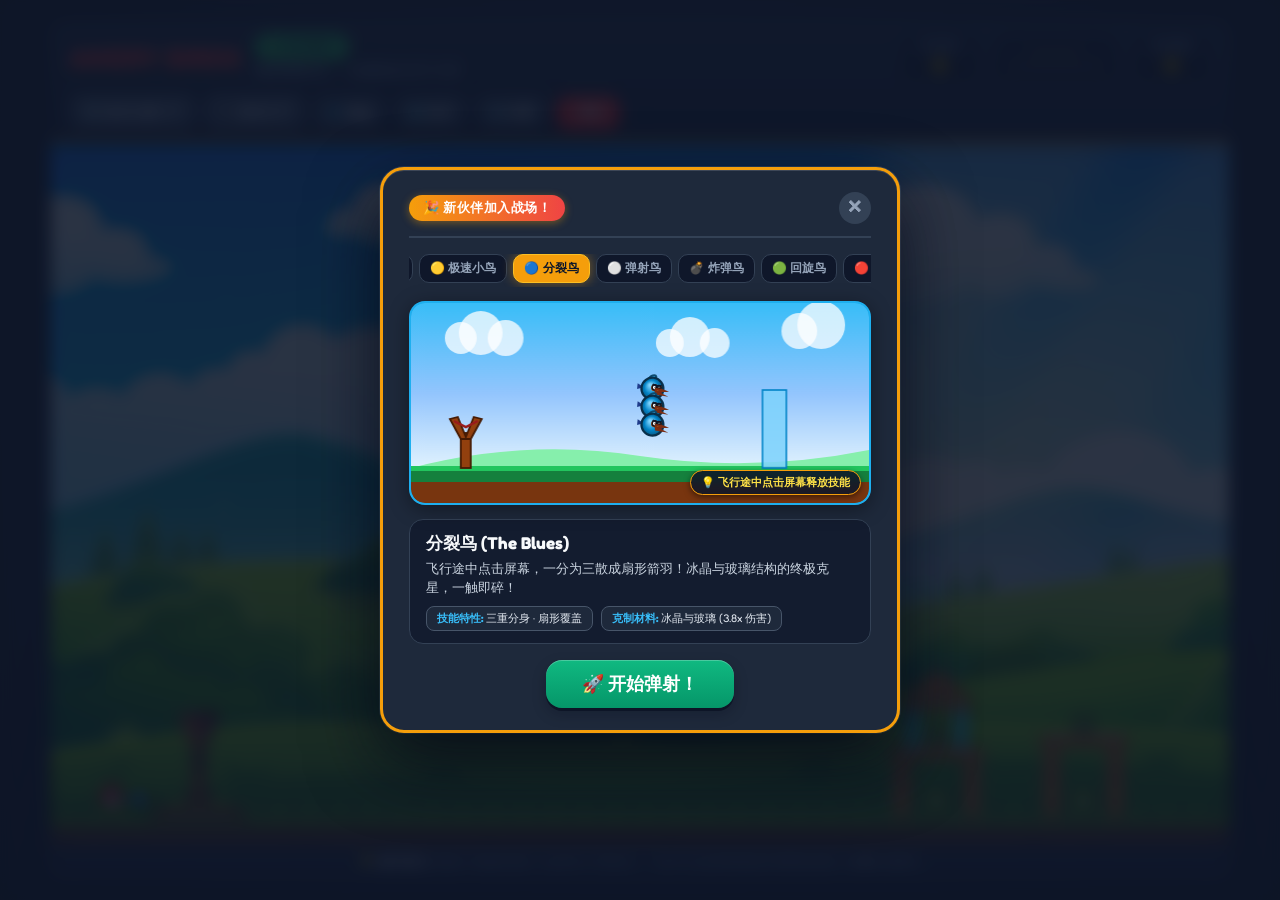
==== commit feffaa17: "feat: add 3 arcade games (Cut Rope, Adventure Tycoon, Jump Jump) & expand Angry Birds to 8 worlds / " ====
--- a/index.html
+++ b/index.html
@@ -78,7 +78,7 @@
             <div class="modal-overlay hidden" id="levelSelectModal">
                 <div class="modal-content level-select-content">
                     <div class="modal-header">
-                        <h2>🗺️ 关卡选择 (五大章节主题)</h2>
+                        <h2>🗺️ 关卡选择 (八大章节主题)</h2>
                         <button class="modal-close-btn" id="closeLevelSelectBtn">✕</button>
                     </div>
                     <!-- World Tabs -->
@@ -156,11 +156,11 @@
                             <div class="stats-card-grid">
                                 <div class="stat-card">
                                     <div class="stat-label">累计星星数</div>
-                                    <div class="stat-value" id="statStarsCount">0 / 225 ⭐</div>
+                                    <div class="stat-value" id="statStarsCount">0 / 360 ⭐</div>
                                 </div>
                                 <div class="stat-card">
                                     <div class="stat-label">已通关数量</div>
-                                    <div class="stat-value" id="statLevelsCleared">0 / 75</div>
+                                    <div class="stat-value" id="statLevelsCleared">0 / 120</div>
                                 </div>
                                 <div class="stat-card">
                                     <div class="stat-label">历史总得分</div>
--- a/style.css
+++ b/style.css
@@ -417,11 +417,10 @@
 
 .world-tabs {
     display: flex;
+    flex-wrap: wrap;
     gap: 8px;
-    overflow-x: auto;
     padding-bottom: 10px;
     margin-bottom: 12px;
-    scrollbar-width: thin;
 }
 
 .world-tab-btn {
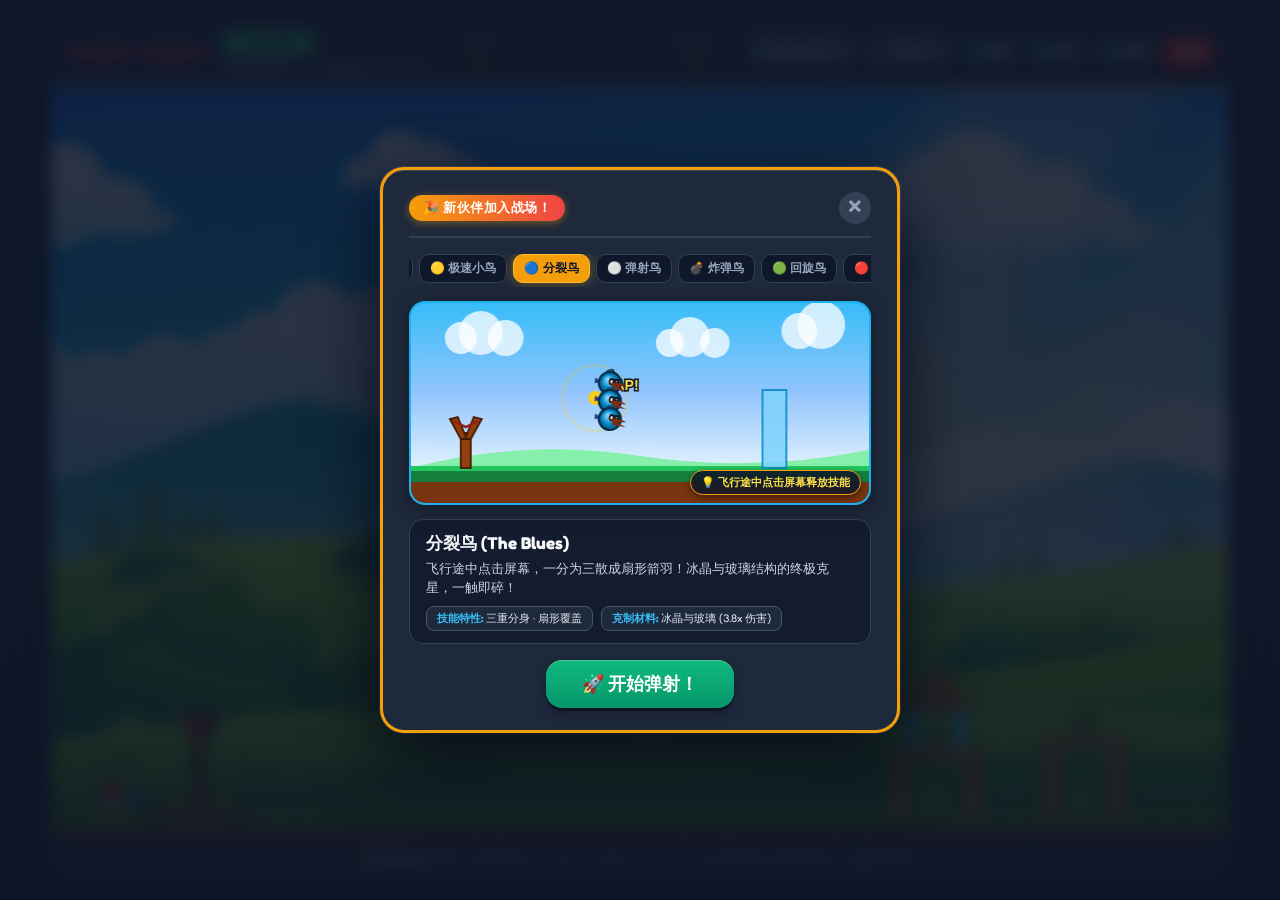
==== commit 81ad0157: "style(arcade): refine viewport-fit sizing, header layout, and visual polish across all 6 games" ====
--- a/index.html
+++ b/index.html
@@ -4,7 +4,7 @@
     <meta charset="UTF-8">
     <meta name="viewport" content="width=device-width, initial-scale=1.0">
     <title>Angry Birds Remastered - 经典弹弓物理对决 (超清重制版)</title>
-    <link rel="stylesheet" href="style.css?v=20261117_1550">
+    <link rel="stylesheet" href="style.css?v=20261118_1135">
     <link rel="preconnect" href="https://fonts.googleapis.com">
     <link rel="preconnect" href="https://fonts.gstatic.com" crossorigin>
     <link href="https://fonts.googleapis.com/css2?family=Fredoka:wght@600;700;800;900&display=swap" rel="stylesheet">
--- a/style.css
+++ b/style.css
@@ -1119,3 +1119,32 @@
     background: rgba(250, 204, 21, 0.18);
     color: #fef08a;
 }
+
+@media (max-width: 1380px) {
+    .header-bar {
+        padding: 7px 14px;
+        gap: 8px;
+    }
+    .logo-text {
+        font-size: 21px;
+    }
+    .score-box {
+        padding: 4px 12px;
+    }
+    .score-box .val {
+        font-size: 17px;
+    }
+    .controls-section {
+        gap: 6px;
+    }
+    .controls-section .btn {
+        font-size: 12px;
+        padding: 7px 10px;
+    }
+}
+
+@media (max-width: 960px) {
+    .level-sub {
+        display: none;
+    }
+}
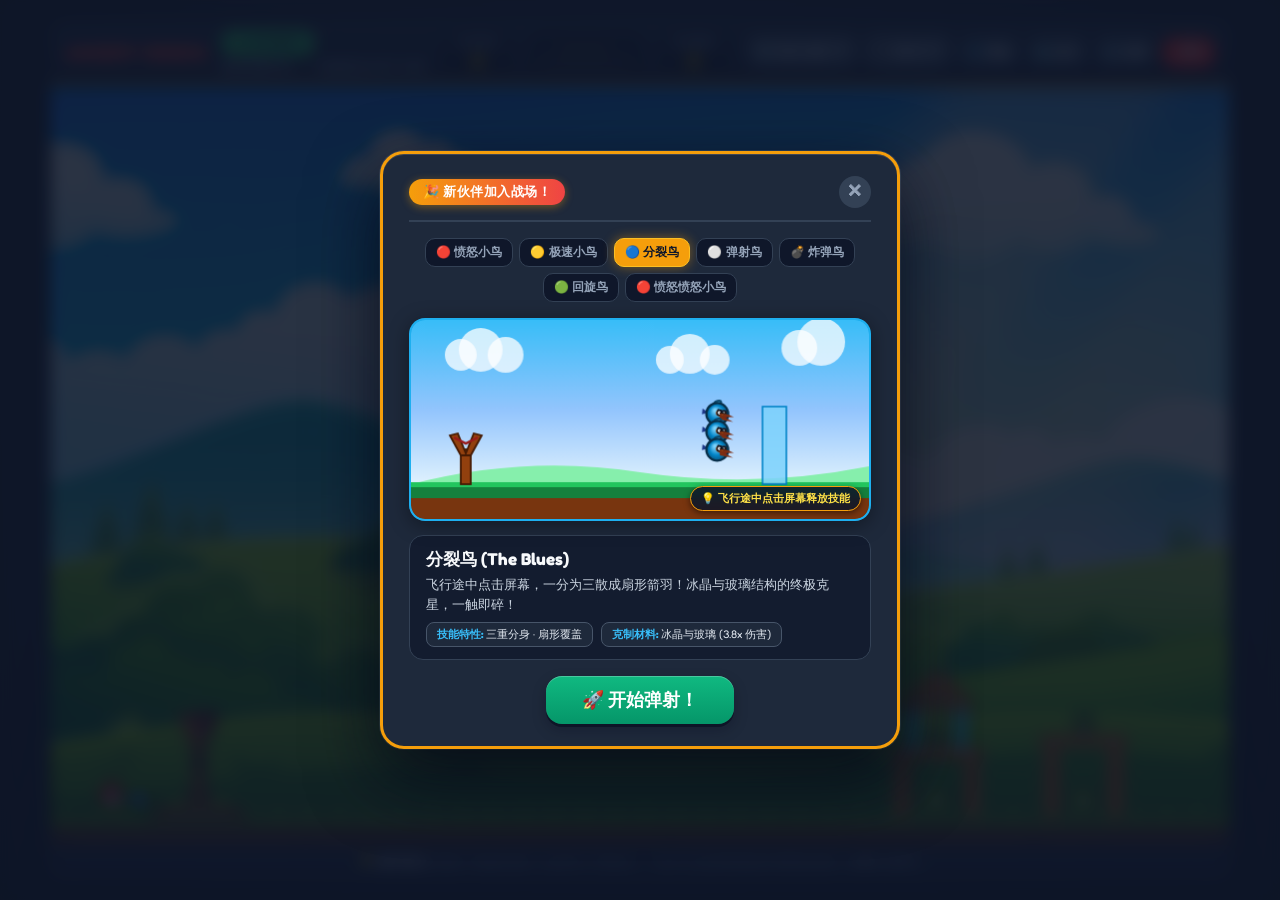
==== commit 641defef: "polish(arcade): upgrade visuals, canvas lighting, lobby symmetry & fix UI polish across all 7 games" ====
--- a/index.html
+++ b/index.html
@@ -4,7 +4,8 @@
     <meta charset="UTF-8">
     <meta name="viewport" content="width=device-width, initial-scale=1.0">
     <title>Angry Birds Remastered - 经典弹弓物理对决 (超清重制版)</title>
-    <link rel="stylesheet" href="style.css?v=20261118_1135">
+    <link rel="icon" href="data:image/svg+xml,<svg xmlns='http://www.w3.org/2000/svg' viewBox='0 0 64 64'><circle cx='32' cy='34' r='24' fill='%23dc2626'/><path d='M18 24L32 30L46 24' stroke='%23111' stroke-width='5' stroke-linecap='round' fill='none'/><polygon points='32,33 43,37 32,42' fill='%23f59e0b'/></svg>">
+    <link rel="stylesheet" href="style.css?v=20261118_2200">
     <link rel="preconnect" href="https://fonts.googleapis.com">
     <link rel="preconnect" href="https://fonts.gstatic.com" crossorigin>
     <link href="https://fonts.googleapis.com/css2?family=Fredoka:wght@600;700;800;900&display=swap" rel="stylesheet">
@@ -40,7 +41,7 @@
 
             <div class="controls-section">
                 <a href="https://39.97.50.218:8080/" class="btn btn-nav" id="badgePortalBtn" title="返回云檐趣阁应用门户大厅">🛡️ 返回云檐门户</a>
-                <a href="./arcade/" class="btn btn-nav" id="arcadeLobbyBtn" title="前往云栖小游戏游乐场大厅">🎮 游戏大厅</a>
+                <a href="./arcade/" class="btn btn-nav" id="arcadeLobbyBtn" title="前往云檐趣阁小游戏大厅">🎮 游戏大厅</a>
                 <button class="btn btn-secondary" id="birdBookBtn" title="小鸟图鉴与技能教学演示">🐦 图鉴</button>
                 <button class="btn btn-secondary" id="levelSelectBtn">🗺️ 选关</button>
                 <button class="btn btn-secondary" id="settingsBtn" title="音效、背景音乐与显示设置">⚙️ 设置</button>
--- a/style.css
+++ b/style.css
@@ -797,10 +797,10 @@
 
 .tutorial-tabs {
     display: flex;
+    flex-wrap: wrap;
     gap: 6px;
-    overflow-x: auto;
     margin: 12px 0 14px;
-    padding-bottom: 4px;
+    padding-bottom: 2px;
     justify-content: center;
 }
 
